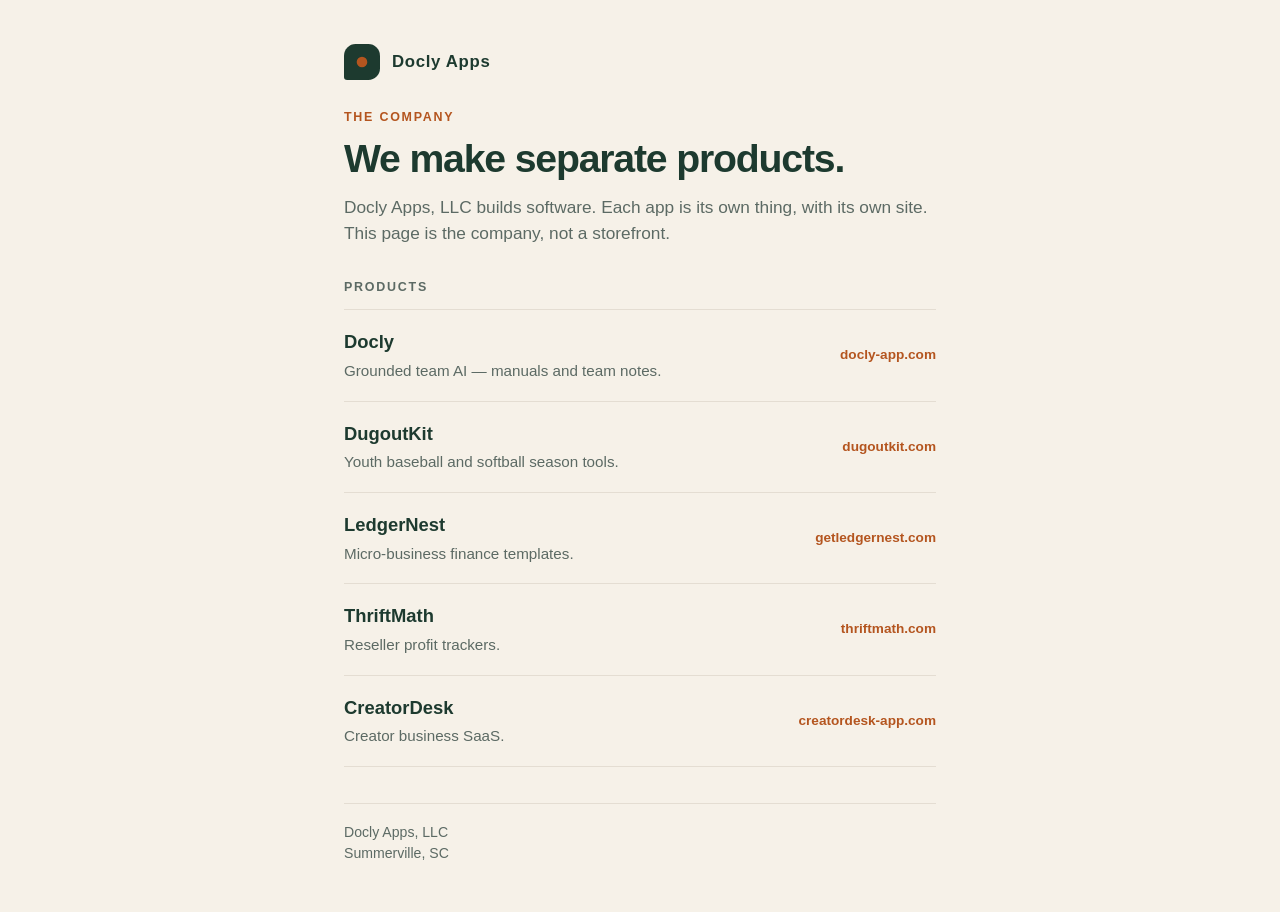
==== index.html @ 1377e6ca "Add Docly Apps, LLC company one-pager for GitHub Pages." ====
<!DOCTYPE html>
<html lang="en">
<head>
<meta charset="utf-8">
<meta name="viewport" content="width=device-width,initial-scale=1,viewport-fit=cover">
<title>Docly Apps, LLC</title>
<meta name="description" content="Docly Apps, LLC is a small software company. We make separate products: Docly, DugoutKit, LedgerNest, ThriftMath, and CreatorDesk.">
<link rel="icon" href="data:image/svg+xml,%3Csvg xmlns='http://www.w3.org/2000/svg' viewBox='0 0 34 34'%3E%3Cpath d='M11 0 H23 A11 11 0 0 1 34 11 V23 A11 11 0 0 1 23 34 H3 A3 3 0 0 1 0 31 V11 A11 11 0 0 1 11 0 Z' fill='%231d3a2f'/%3E%3Ccircle cx='17' cy='17' r='5' fill='%23b4551f'/%3E%3C/svg%3E">
<style>
  :root {
    --green: #1d3a2f;
    --green-2: #27493c;
    --orange: #b4551f;
    --paper: #f6f1e8;
    --ink: #1a2420;
    --mute: #5c6a64;
    --line: #e4ddd2;
  }
  * { box-sizing: border-box; margin: 0; padding: 0; }
  html { -webkit-text-size-adjust: 100%; }
  body {
    font-family: "Avenir Next", "Segoe UI", Helvetica, Arial, sans-serif;
    background: var(--paper);
    color: var(--ink);
    line-height: 1.5;
  }
  .wrap {
    max-width: 640px;
    margin: 0 auto;
    padding: 20px max(24px, env(safe-area-inset-left)) 48px max(24px, env(safe-area-inset-right));
  }
  header {
    display: flex;
    align-items: center;
    gap: 12px;
    padding: 8px 0 28px;
  }
  .mark {
    width: 36px;
    height: 36px;
    flex-shrink: 0;
    display: block;
  }
  .wordmark {
    font-size: 1.05rem;
    font-weight: 800;
    letter-spacing: .04em;
    color: var(--green);
    text-decoration: none;
  }
  .kicker {
    font-size: .78rem;
    font-weight: 700;
    letter-spacing: .14em;
    text-transform: uppercase;
    color: var(--orange);
    margin-bottom: 10px;
  }
  h1 {
    font-size: 2rem;
    line-height: 1.12;
    letter-spacing: -.03em;
    color: var(--green);
    font-weight: 800;
    margin-bottom: 14px;
  }
  .lead {
    font-size: 1.08rem;
    color: var(--mute);
    margin-bottom: 32px;
    max-width: 34em;
  }
  h2 {
    font-size: .78rem;
    font-weight: 800;
    letter-spacing: .14em;
    text-transform: uppercase;
    color: var(--mute);
    margin-bottom: 12px;
  }
  .apps {
    list-style: none;
    border-top: 1px solid var(--line);
  }
  .apps a {
    display: flex;
    align-items: flex-start;
    justify-content: space-between;
    gap: 16px;
    padding: 18px 0;
    min-height: 72px;
    text-decoration: none;
    color: inherit;
    border-bottom: 1px solid var(--line);
  }
  .apps a:active { background: rgba(29,58,47,.04); }
  .apps h3 {
    font-size: 1.15rem;
    color: var(--green);
    font-weight: 800;
    margin-bottom: 4px;
  }
  .apps p {
    font-size: .95rem;
    color: var(--mute);
  }
  .go {
    flex-shrink: 0;
    align-self: center;
    font-size: .85rem;
    font-weight: 700;
    color: var(--orange);
    white-space: nowrap;
  }
  footer {
    margin-top: 36px;
    padding-top: 18px;
    border-top: 1px solid var(--line);
    font-size: .88rem;
    color: var(--mute);
  }
  @media (min-width: 640px) {
    h1 { font-size: 2.45rem; }
    .wrap { padding-top: 36px; }
  }
</style>
</head>
<body>
  <div class="wrap">
    <header>
      <svg class="mark" viewBox="0 0 34 34" xmlns="http://www.w3.org/2000/svg" role="img" aria-label="Docly Apps">
        <path d="M11 0 H23 A11 11 0 0 1 34 11 V23 A11 11 0 0 1 23 34 H3 A3 3 0 0 1 0 31 V11 A11 11 0 0 1 11 0 Z" fill="#1d3a2f"/>
        <circle cx="17" cy="17" r="5" fill="#b4551f"/>
      </svg>
      <span class="wordmark">Docly Apps</span>
    </header>

    <p class="kicker">The company</p>
    <h1>We make separate products.</h1>
    <p class="lead">Docly Apps, LLC builds software. Each app is its own thing, with its own site. This page is the company, not a storefront.</p>

    <h2>Products</h2>
    <ul class="apps">
      <li>
        <a href="https://docly-app.com" rel="noopener">
          <div>
            <h3>Docly</h3>
            <p>Grounded team AI — manuals and team notes.</p>
          </div>
          <span class="go">docly-app.com</span>
        </a>
      </li>
      <li>
        <a href="https://dugoutkit.com" rel="noopener">
          <div>
            <h3>DugoutKit</h3>
            <p>Youth baseball and softball season tools.</p>
          </div>
          <span class="go">dugoutkit.com</span>
        </a>
      </li>
      <li>
        <a href="https://getledgernest.com" rel="noopener">
          <div>
            <h3>LedgerNest</h3>
            <p>Micro-business finance templates.</p>
          </div>
          <span class="go">getledgernest.com</span>
        </a>
      </li>
      <li>
        <a href="https://thriftmath.com" rel="noopener">
          <div>
            <h3>ThriftMath</h3>
            <p>Reseller profit trackers.</p>
          </div>
          <span class="go">thriftmath.com</span>
        </a>
      </li>
      <li>
        <a href="https://creatordesk-app.com" rel="noopener">
          <div>
            <h3>CreatorDesk</h3>
            <p>Creator business SaaS.</p>
          </div>
          <span class="go">creatordesk-app.com</span>
        </a>
      </li>
    </ul>

    <footer>
      Docly Apps, LLC<br>
      Summerville, SC
    </footer>
  </div>
</body>
</html>
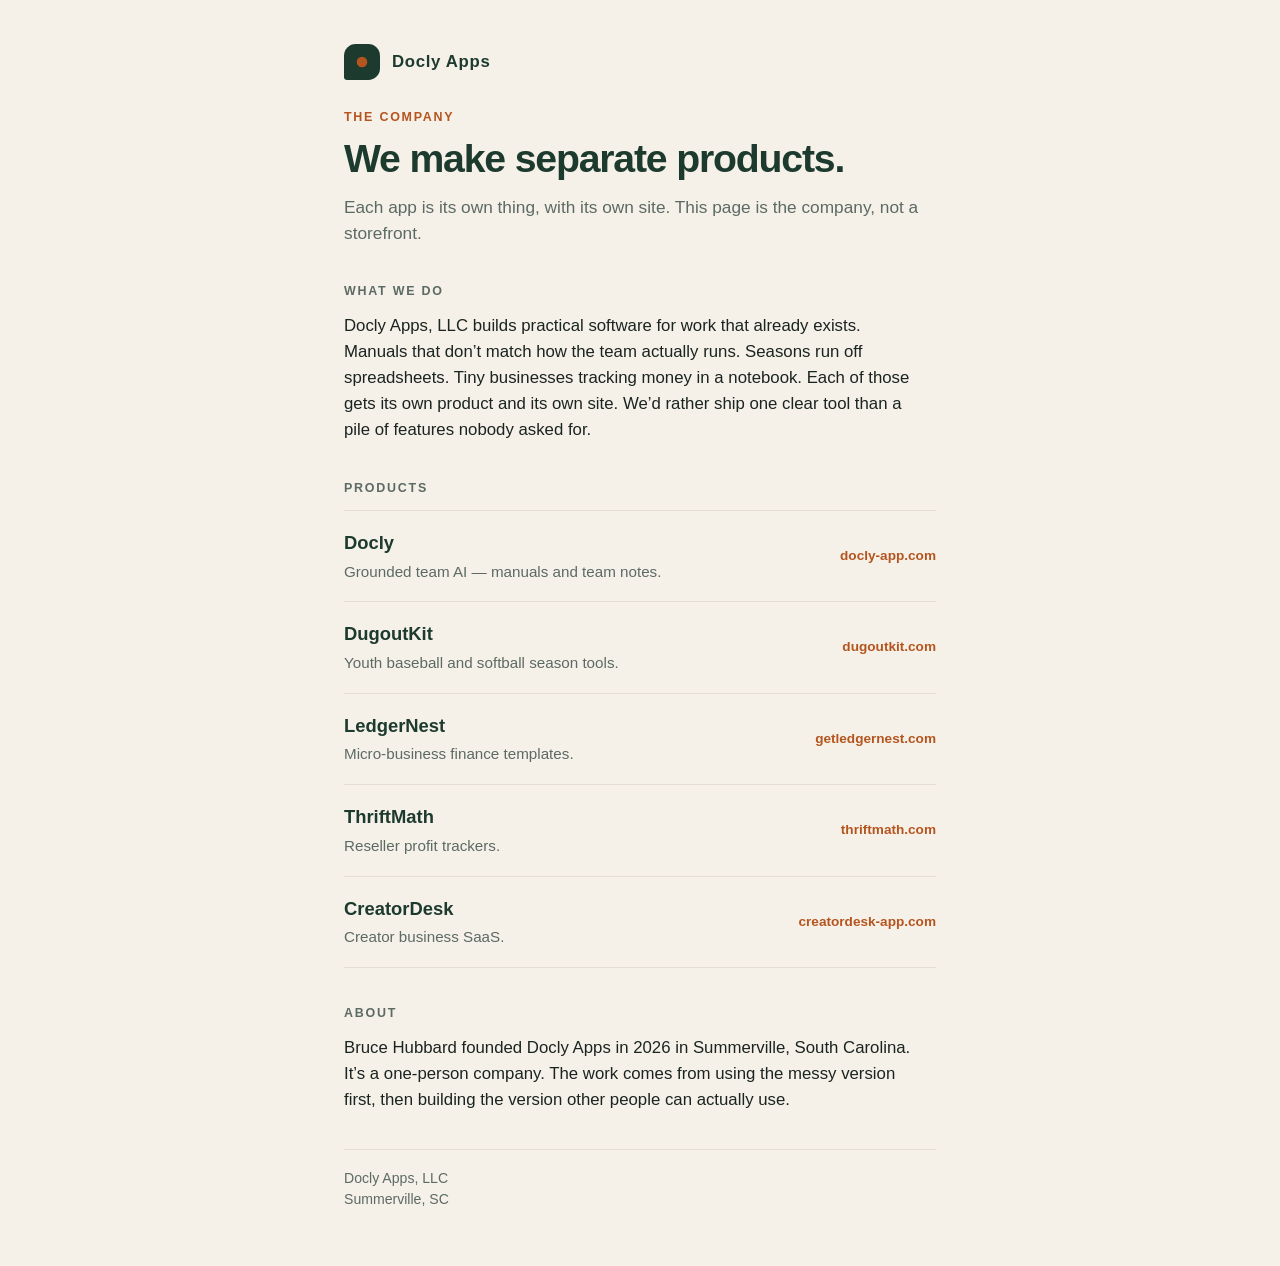
==== commit de80584d: "Add What we do and About on the company page" ====
--- a/index.html
+++ b/index.html
@@ -27,7 +27,7 @@
   .wrap {
     max-width: 640px;
     margin: 0 auto;
-    padding: 20px max(24px, env(safe-area-inset-left)) 48px max(24px, env(safe-area-inset-right));
+    padding: 20px max(24px, env(safe-area-inset-left)) 56px max(24px, env(safe-area-inset-right));
   }
   header {
     display: flex;
@@ -67,7 +67,7 @@
   .lead {
     font-size: 1.08rem;
     color: var(--mute);
-    margin-bottom: 32px;
+    margin-bottom: 8px;
     max-width: 34em;
   }
   h2 {
@@ -76,8 +76,15 @@
     letter-spacing: .14em;
     text-transform: uppercase;
     color: var(--mute);
-    margin-bottom: 12px;
-  }
+    margin: 36px 0 12px;
+  }
+  .prose {
+    font-size: 1.05rem;
+    color: var(--ink);
+    max-width: 34em;
+    line-height: 1.55;
+  }
+  .prose p + p { margin-top: 14px; }
   .apps {
     list-style: none;
     border-top: 1px solid var(--line);
@@ -137,7 +144,12 @@
 
     <p class="kicker">The company</p>
     <h1>We make separate products.</h1>
-    <p class="lead">Docly Apps, LLC builds software. Each app is its own thing, with its own site. This page is the company, not a storefront.</p>
+    <p class="lead">Each app is its own thing, with its own site. This page is the company, not a storefront.</p>
+
+    <h2>What we do</h2>
+    <div class="prose">
+      <p>Docly Apps, LLC builds practical software for work that already exists. Manuals that don&rsquo;t match how the team actually runs. Seasons run off spreadsheets. Tiny businesses tracking money in a notebook. Each of those gets its own product and its own site. We&rsquo;d rather ship one clear tool than a pile of features nobody asked for.</p>
+    </div>
 
     <h2>Products</h2>
     <ul class="apps">
@@ -187,6 +199,11 @@
         </a>
       </li>
     </ul>
+
+    <h2>About</h2>
+    <div class="prose">
+      <p>Bruce Hubbard founded Docly Apps in 2026 in Summerville, South Carolina. It&rsquo;s a one-person company. The work comes from using the messy version first, then building the version other people can actually use.</p>
+    </div>
 
     <footer>
       Docly Apps, LLC<br>
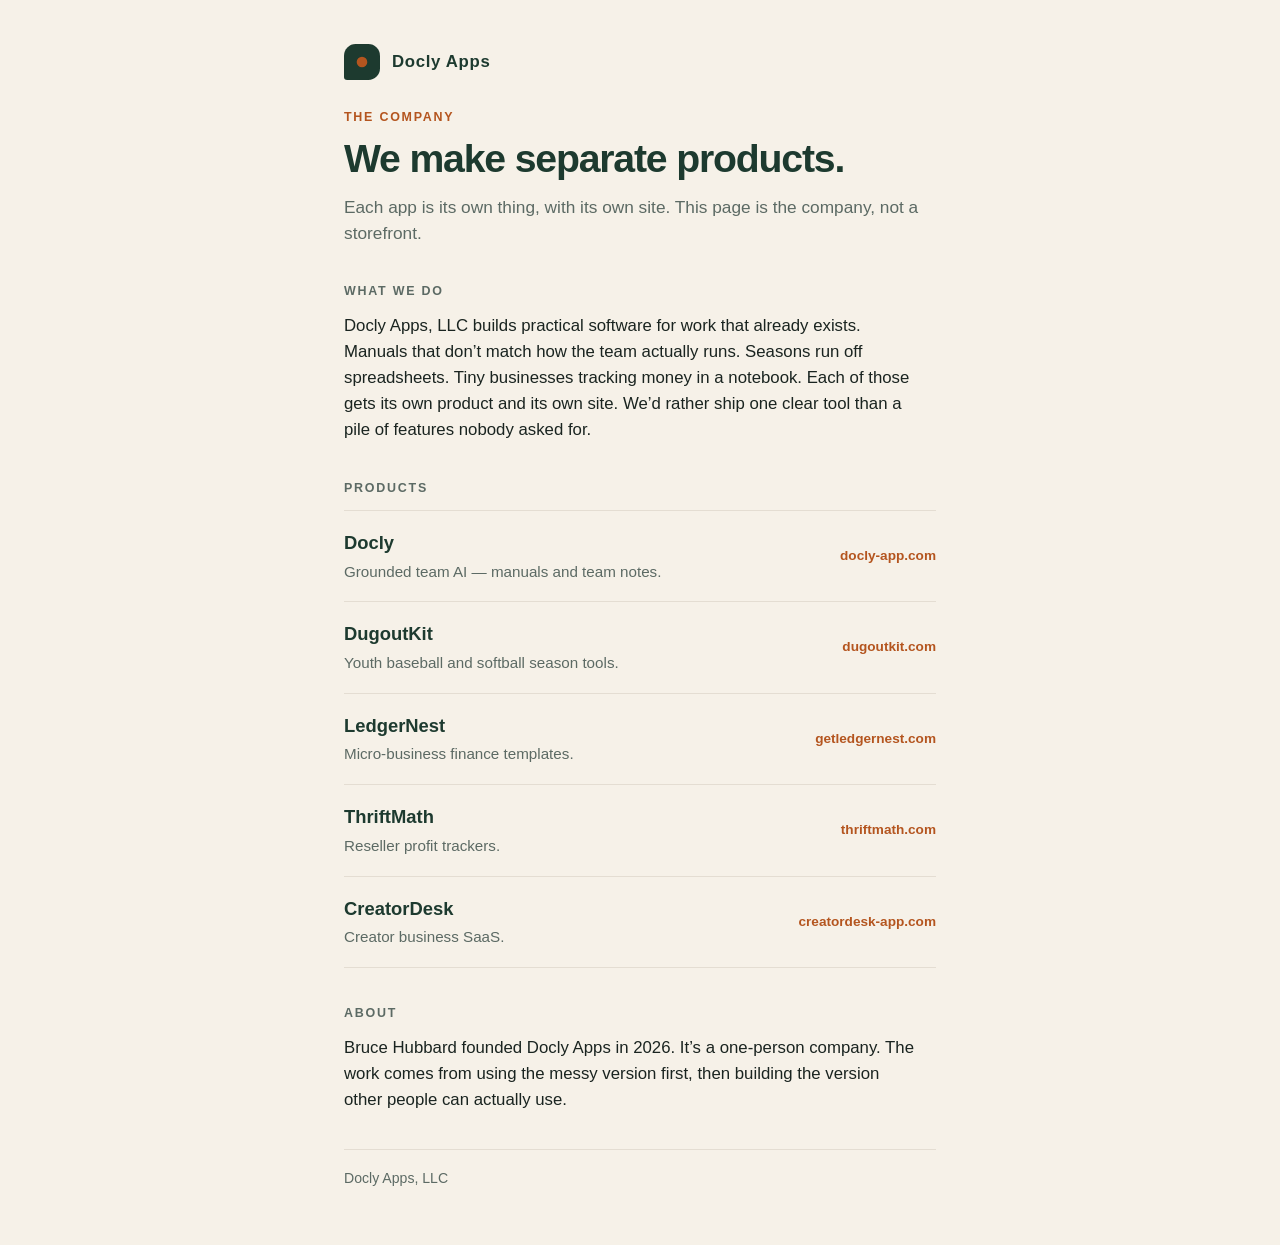
==== commit 230fb7b4: "Remove hometown from About; keep 2026 founder line" ====
--- a/index.html
+++ b/index.html
@@ -202,12 +202,11 @@
 
     <h2>About</h2>
     <div class="prose">
-      <p>Bruce Hubbard founded Docly Apps in 2026 in Summerville, South Carolina. It&rsquo;s a one-person company. The work comes from using the messy version first, then building the version other people can actually use.</p>
+      <p>Bruce Hubbard founded Docly Apps in 2026. It&rsquo;s a one-person company. The work comes from using the messy version first, then building the version other people can actually use.</p>
     </div>
 
     <footer>
-      Docly Apps, LLC<br>
-      Summerville, SC
+      Docly Apps, LLC
     </footer>
   </div>
 </body>
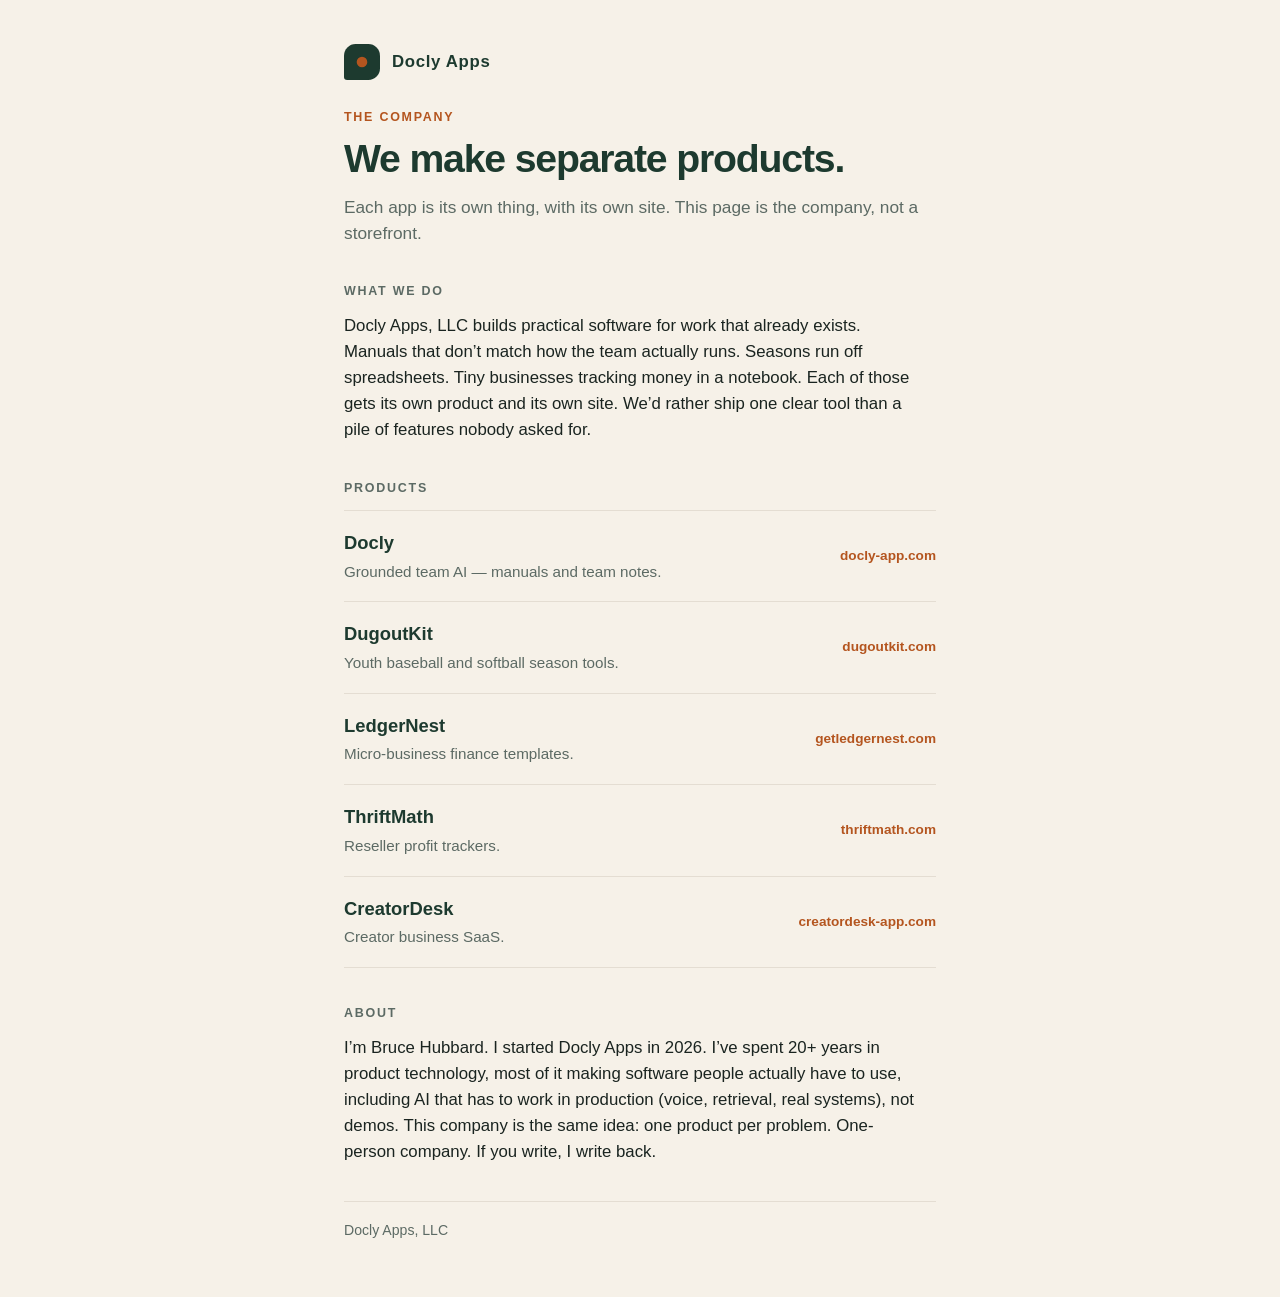
==== commit 3fc3df5d: "About: LinkedIn-sourced copy, no city, no employer" ====
--- a/index.html
+++ b/index.html
@@ -202,7 +202,7 @@
 
     <h2>About</h2>
     <div class="prose">
-      <p>Bruce Hubbard founded Docly Apps in 2026. It&rsquo;s a one-person company. The work comes from using the messy version first, then building the version other people can actually use.</p>
+      <p>I&rsquo;m Bruce Hubbard. I started Docly Apps in 2026. I&rsquo;ve spent 20+ years in product technology, most of it making software people actually have to use, including AI that has to work in production (voice, retrieval, real systems), not demos. This company is the same idea: one product per problem. One-person company. If you write, I write back.</p>
     </div>
 
     <footer>
